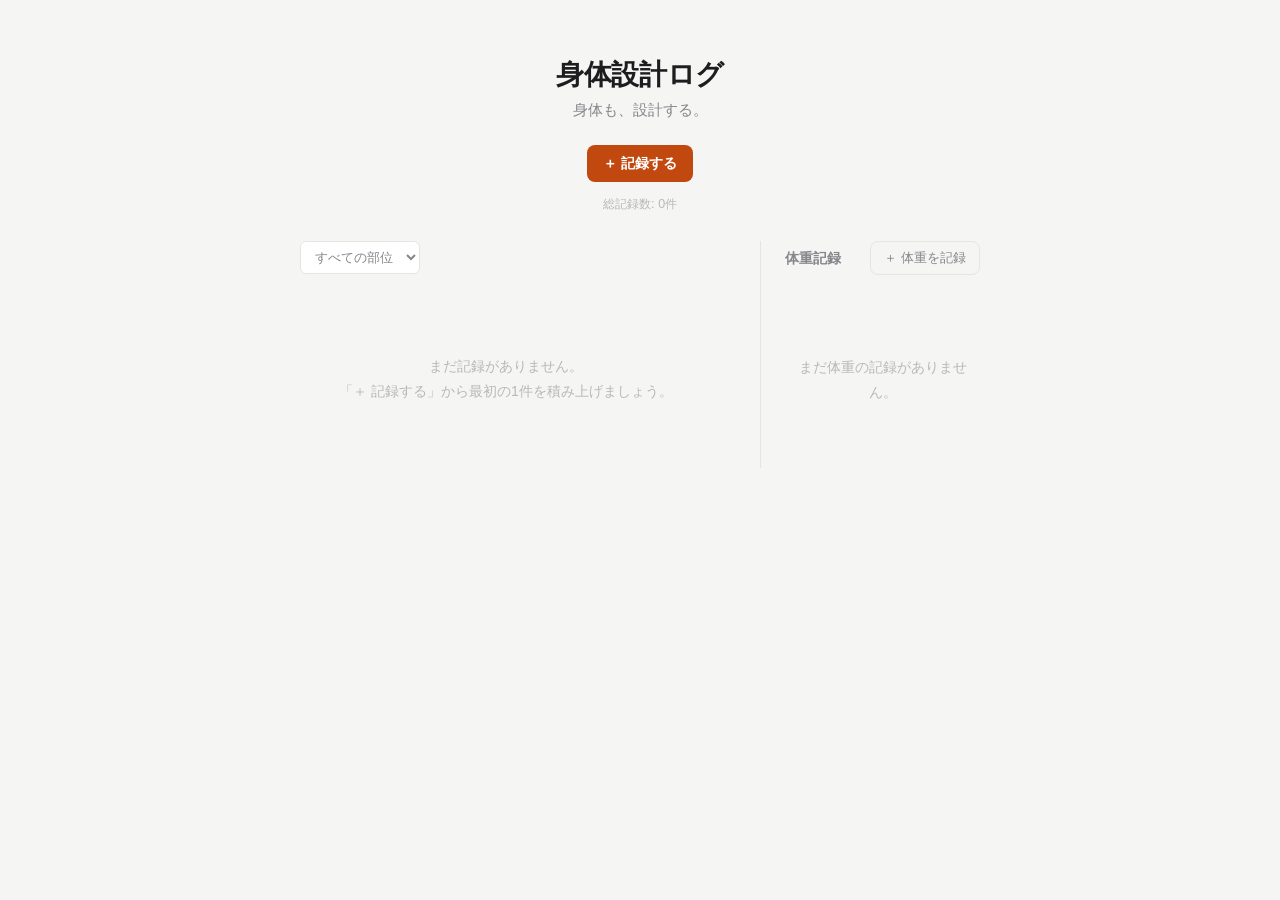
==== kintore-log/index.html @ ba22a22e "Add 身体設計ログ app (part-guided workout log with stacking record feed) Co-Authored-By: Claude Sonnet 5 <" ====
<!DOCTYPE html>
<html lang="ja">
<head>
<meta charset="UTF-8">
<meta name="viewport" content="width=device-width, initial-scale=1.0">
<title>身体設計ログ</title>
<link rel="icon" href="data:image/svg+xml,<svg xmlns='http://www.w3.org/2000/svg' viewBox='0 0 100 100'><text y='.9em' font-size='90'>📐</text></svg>">
<link rel="stylesheet" href="css/style.css">
</head>
<body>
<header class="app-header">
  <h1 class="app-title">身体設計ログ</h1>
  <p class="app-subcopy">身体も、設計する。</p>
  <button type="button" class="btn-primary btn-add" id="add-workout-btn">＋ 記録する</button>
  <p class="record-count" id="record-count">総記録数: 0件</p>
</header>

<main class="layout">
  <section class="panel-workouts">
    <div class="panel-head">
      <select id="part-filter" aria-label="部位で絞り込み">
        <option value="">すべての部位</option>
        <option value="胸">胸</option>
        <option value="背中">背中</option>
        <option value="肩">肩</option>
        <option value="腕">腕</option>
        <option value="脚">脚</option>
        <option value="腹筋">腹筋</option>
        <option value="その他">その他</option>
      </select>
    </div>
    <div class="workout-feed" id="workout-feed"></div>
  </section>

  <section class="panel-weight">
    <div class="panel-head">
      <h2 class="panel-title">体重記録</h2>
      <button type="button" class="btn-secondary" id="add-weight-btn">＋ 体重を記録</button>
    </div>
    <div class="weight-list" id="weight-list"></div>
  </section>
</main>

<!-- 記録 追加/編集 モーダル -->
<div class="modal-overlay" id="workout-modal-overlay" hidden>
  <div class="modal">
    <h3 id="workout-modal-title">記録する</h3>
    <form id="workout-form">
      <div class="form-row">
        <label for="workout-part-input">部位</label>
        <select id="workout-part-input" required>
          <option value="胸">胸</option>
          <option value="背中">背中</option>
          <option value="肩">肩</option>
          <option value="腕">腕</option>
          <option value="脚">脚</option>
          <option value="腹筋">腹筋</option>
          <option value="その他">その他</option>
        </select>
      </div>
      <div class="form-row">
        <label for="workout-exercise-input">種目</label>
        <input type="text" id="workout-exercise-input" list="exercise-options" placeholder="例：ベンチプレス" required autocomplete="off">
        <datalist id="exercise-options"></datalist>
        <p class="prev-record-hint" id="prev-record-hint" hidden></p>
      </div>
      <div class="form-row form-row-triple">
        <div class="triple-field">
          <label for="workout-weight-input">重量(kg)</label>
          <input type="number" id="workout-weight-input" step="0.5" min="0" required>
        </div>
        <div class="triple-field">
          <label for="workout-reps-input">回数</label>
          <input type="number" id="workout-reps-input" step="1" min="1" required>
        </div>
        <div class="triple-field">
          <label for="workout-sets-input">セット数</label>
          <input type="number" id="workout-sets-input" step="1" min="1" required>
        </div>
      </div>
      <div class="form-row">
        <label for="workout-date-input">日付</label>
        <input type="date" id="workout-date-input" required>
      </div>
      <div class="form-row form-row-block">
        <label for="workout-memo-input">メモ（任意）</label>
        <textarea id="workout-memo-input" rows="2"></textarea>
      </div>
      <div class="modal-actions">
        <button type="button" class="btn-danger" id="workout-delete-btn" hidden>削除</button>
        <div class="modal-actions-right">
          <button type="button" class="btn-secondary" id="workout-cancel-btn">キャンセル</button>
          <button type="submit" class="btn-primary">保存</button>
        </div>
      </div>
    </form>
  </div>
</div>

<!-- 体重 追加/編集 モーダル -->
<div class="modal-overlay" id="weight-modal-overlay" hidden>
  <div class="modal">
    <h3 id="weight-modal-title">体重を記録</h3>
    <form id="weight-form">
      <div class="form-row">
        <label for="weight-date-input">日付</label>
        <input type="date" id="weight-date-input" required>
      </div>
      <div class="form-row">
        <label for="weight-value-input">体重(kg)</label>
        <input type="number" id="weight-value-input" step="0.1" min="0" required>
      </div>
      <div class="modal-actions">
        <button type="button" class="btn-danger" id="weight-delete-btn" hidden>削除</button>
        <div class="modal-actions-right">
          <button type="button" class="btn-secondary" id="weight-cancel-btn">キャンセル</button>
          <button type="submit" class="btn-primary">保存</button>
        </div>
      </div>
    </form>
  </div>
</div>

<script src="js/app.js"></script>
</body>
</html>
---- kintore-log/css/style.css ----
:root {
  --bg: #f5f5f4;
  --surface: #ffffff;
  --text: #1d1d1f;
  --text-secondary: #86868b;
  --text-tertiary: #b8b8ba;
  --border: #e6e5e2;
  --accent: #c1490f;
  --accent-hover: #a53d0c;
  --danger: #c0392b;
  --tag-bg: #ececea;
}

* {
  box-sizing: border-box;
}

body {
  margin: 0;
  background: var(--bg);
  color: var(--text);
  font-family: -apple-system, BlinkMacSystemFont, "SF Pro Text", "Hiragino Sans", "Yu Gothic", sans-serif;
  -webkit-font-smoothing: antialiased;
}

/* --- ヘッダー --- */

.app-header {
  max-width: 640px;
  margin: 0 auto;
  padding: 56px 20px 28px;
  text-align: center;
}

.app-title {
  margin: 0;
  font-size: 1.75rem;
  font-weight: 700;
  letter-spacing: -0.01em;
}

.app-subcopy {
  margin: 6px 0 24px;
  font-size: 0.95rem;
  color: var(--text-secondary);
  font-weight: 400;
}

.btn-add {
  font-size: 1rem;
  padding: 13px 28px;
}

.record-count {
  margin: 14px 0 0;
  font-size: 0.78rem;
  color: var(--text-tertiary);
  letter-spacing: 0.01em;
}

/* --- レイアウト --- */

.layout {
  max-width: 720px;
  margin: 0 auto;
  padding: 0 20px 80px;
  display: grid;
  grid-template-columns: minmax(0, 1fr) 220px;
  gap: 48px;
  align-items: start;
}

.panel-workouts,
.panel-weight {
  min-width: 0;
}

.panel-weight {
  border-left: 1px solid var(--border);
  padding-left: 24px;
}

.panel-head {
  display: flex;
  align-items: center;
  gap: 10px;
  margin-bottom: 18px;
}

.panel-title {
  margin: 0;
  font-size: 0.9rem;
  font-weight: 600;
  color: var(--text-secondary);
  flex: 1;
}

#part-filter {
  padding: 7px 10px;
  border: 1px solid var(--border);
  border-radius: 6px;
  background: var(--surface);
  color: var(--text-secondary);
  font-size: 0.82rem;
}

button {
  font-family: inherit;
  cursor: pointer;
}

.btn-primary {
  background: var(--accent);
  color: #fff;
  border: none;
  border-radius: 8px;
  padding: 9px 16px;
  font-weight: 600;
  font-size: 0.9rem;
}

.btn-primary:hover {
  background: var(--accent-hover);
}

.btn-secondary {
  background: none;
  color: var(--text-secondary);
  border: 1px solid var(--border);
  border-radius: 8px;
  padding: 7px 13px;
  font-weight: 500;
  font-size: 0.82rem;
}

.btn-secondary:hover {
  background: var(--tag-bg);
  color: var(--text);
}

.btn-danger {
  background: none;
  color: var(--danger);
  border: 1px solid transparent;
  border-radius: 8px;
  padding: 9px 13px;
  font-weight: 500;
  font-size: 0.85rem;
}

.btn-danger:hover {
  background: rgba(192, 57, 43, 0.06);
}

/* --- 記録の積み上げフィード --- */

.workout-feed {
  display: flex;
  flex-direction: column;
}

.empty-state {
  color: var(--text-tertiary);
  text-align: center;
  padding: 48px 10px;
  font-size: 0.88rem;
  line-height: 1.8;
}

.date-group {
  border-top: 1px solid var(--border);
  padding: 22px 0;
}

.date-group:first-child {
  border-top: none;
  padding-top: 0;
}

.date-header {
  font-weight: 600;
  font-size: 0.92rem;
  margin-bottom: 12px;
  color: var(--text);
  letter-spacing: 0.01em;
}

.part-group {
  margin-bottom: 14px;
}

.part-group:last-child {
  margin-bottom: 0;
}

.part-label {
  display: inline-block;
  font-size: 0.72rem;
  font-weight: 600;
  color: var(--text-secondary);
  background: var(--tag-bg);
  border-radius: 5px;
  padding: 2px 8px;
  margin-bottom: 8px;
}

.exercise-row {
  display: flex;
  flex-wrap: wrap;
  align-items: baseline;
  gap: 3px 10px;
  padding: 5px 0;
}

.exercise-name {
  font-weight: 600;
  min-width: 130px;
  color: var(--text);
}

.exercise-detail {
  color: var(--text-secondary);
  font-size: 0.92rem;
}

.exercise-memo {
  color: var(--text-tertiary);
  font-size: 0.82rem;
  width: 100%;
}

/* --- 体重記録 --- */

.weight-list {
  display: flex;
  flex-direction: column;
}

.weight-row {
  display: flex;
  justify-content: space-between;
  padding: 8px 0;
  font-size: 0.88rem;
  border-bottom: 1px solid var(--border);
}

.weight-row:last-child {
  border-bottom: none;
}

.weight-date {
  color: var(--text-tertiary);
}

.weight-value {
  font-weight: 600;
  color: var(--text);
}

/* --- モーダル --- */

.modal-overlay {
  position: fixed;
  inset: 0;
  background: rgba(29, 29, 31, 0.35);
  display: flex;
  align-items: center;
  justify-content: center;
  padding: 20px;
  z-index: 100;
}

.modal-overlay[hidden] {
  display: none;
}

.modal {
  background: var(--surface);
  border-radius: 12px;
  padding: 24px;
  width: 100%;
  max-width: 380px;
  max-height: 90vh;
  overflow-y: auto;
  box-shadow: 0 12px 40px rgba(0, 0, 0, 0.12);
}

.modal h3 {
  margin: 0 0 18px;
  font-size: 1.05rem;
  font-weight: 600;
}

.form-row {
  display: flex;
  flex-direction: column;
  gap: 5px;
  margin-bottom: 14px;
  position: relative;
}

.form-row label {
  font-size: 0.78rem;
  font-weight: 500;
  color: var(--text-secondary);
}

.form-row input,
.form-row select,
.form-row textarea {
  padding: 8px 10px;
  border: 1px solid var(--border);
  border-radius: 7px;
  font-size: 0.92rem;
  font-family: inherit;
  color: var(--text);
  background: var(--surface);
}

.form-row input:focus,
.form-row select:focus,
.form-row textarea:focus {
  outline: none;
  border-color: var(--accent);
}

.form-row textarea {
  resize: vertical;
}

.prev-record-hint {
  margin: 2px 0 0;
  font-size: 0.78rem;
  color: var(--text-tertiary);
}

.form-row-triple {
  flex-direction: row;
  gap: 10px;
}

.triple-field {
  flex: 1;
  display: flex;
  flex-direction: column;
  gap: 5px;
  min-width: 0;
}

.modal-actions {
  display: flex;
  justify-content: space-between;
  align-items: center;
  margin-top: 8px;
}

.modal-actions-right {
  display: flex;
  gap: 8px;
  margin-left: auto;
}

@media (max-width: 768px) {
  .layout {
    grid-template-columns: 1fr;
    gap: 40px;
  }

  .panel-weight {
    border-left: none;
    padding-left: 0;
    border-top: 1px solid var(--border);
    padding-top: 24px;
  }

  .exercise-name {
    min-width: 0;
  }
}
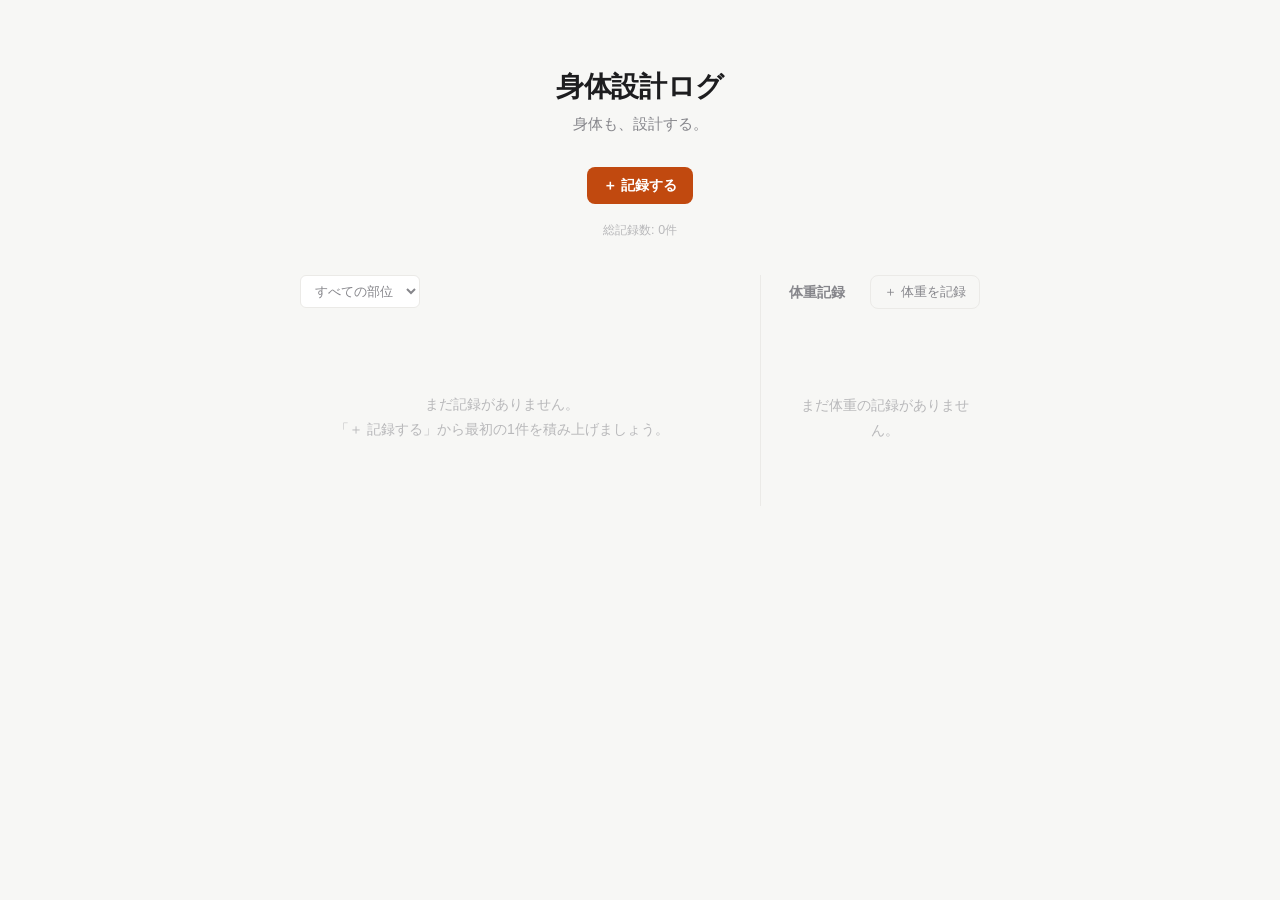
==== commit f6d8d211: "Replace native datalist with custom dropdown for exercise suggestions Native <datalist> popups could" ====
--- a/kintore-log/index.html
+++ b/kintore-log/index.html
@@ -60,8 +60,8 @@
       </div>
       <div class="form-row">
         <label for="workout-exercise-input">種目</label>
-        <input type="text" id="workout-exercise-input" list="exercise-options" placeholder="例：ベンチプレス" required autocomplete="off">
-        <datalist id="exercise-options"></datalist>
+        <input type="text" id="workout-exercise-input" placeholder="例：ベンチプレス" required autocomplete="off">
+        <div class="exercise-suggestions" id="exercise-suggestions" hidden></div>
         <p class="prev-record-hint" id="prev-record-hint" hidden></p>
       </div>
       <div class="form-row form-row-triple">
--- a/kintore-log/css/style.css
+++ b/kintore-log/css/style.css
@@ -1,14 +1,14 @@
 :root {
-  --bg: #f5f5f4;
+  --bg: #f7f7f5;
   --surface: #ffffff;
   --text: #1d1d1f;
   --text-secondary: #86868b;
   --text-tertiary: #b8b8ba;
-  --border: #e6e5e2;
+  --border: #ebeae7;
   --accent: #c1490f;
   --accent-hover: #a53d0c;
   --danger: #c0392b;
-  --tag-bg: #ececea;
+  --tag-bg: #f0efec;
 }
 
 * {
@@ -28,7 +28,7 @@
 .app-header {
   max-width: 640px;
   margin: 0 auto;
-  padding: 56px 20px 28px;
+  padding: 68px 20px 36px;
   text-align: center;
 }
 
@@ -40,7 +40,7 @@
 }
 
 .app-subcopy {
-  margin: 6px 0 24px;
+  margin: 8px 0 32px;
   font-size: 0.95rem;
   color: var(--text-secondary);
   font-weight: 400;
@@ -52,7 +52,7 @@
 }
 
 .record-count {
-  margin: 14px 0 0;
+  margin: 18px 0 0;
   font-size: 0.78rem;
   color: var(--text-tertiary);
   letter-spacing: 0.01em;
@@ -63,10 +63,10 @@
 .layout {
   max-width: 720px;
   margin: 0 auto;
-  padding: 0 20px 80px;
+  padding: 0 20px 96px;
   display: grid;
   grid-template-columns: minmax(0, 1fr) 220px;
-  gap: 48px;
+  gap: 56px;
   align-items: start;
 }
 
@@ -77,14 +77,14 @@
 
 .panel-weight {
   border-left: 1px solid var(--border);
-  padding-left: 24px;
+  padding-left: 28px;
 }
 
 .panel-head {
   display: flex;
   align-items: center;
   gap: 10px;
-  margin-bottom: 18px;
+  margin-bottom: 22px;
 }
 
 .panel-title {
@@ -169,7 +169,7 @@
 
 .date-group {
   border-top: 1px solid var(--border);
-  padding: 22px 0;
+  padding: 28px 0;
 }
 
 .date-group:first-child {
@@ -180,13 +180,13 @@
 .date-header {
   font-weight: 600;
   font-size: 0.92rem;
-  margin-bottom: 12px;
+  margin-bottom: 16px;
   color: var(--text);
   letter-spacing: 0.01em;
 }
 
 .part-group {
-  margin-bottom: 14px;
+  margin-bottom: 18px;
 }
 
 .part-group:last-child {
@@ -208,8 +208,8 @@
   display: flex;
   flex-wrap: wrap;
   align-items: baseline;
-  gap: 3px 10px;
-  padding: 5px 0;
+  gap: 4px 12px;
+  padding: 7px 0;
 }
 
 .exercise-name {
@@ -239,7 +239,7 @@
 .weight-row {
   display: flex;
   justify-content: space-between;
-  padding: 8px 0;
+  padding: 10px 0;
   font-size: 0.88rem;
   border-bottom: 1px solid var(--border);
 }
@@ -276,17 +276,17 @@
 
 .modal {
   background: var(--surface);
-  border-radius: 12px;
-  padding: 24px;
+  border-radius: 10px;
+  padding: 28px;
   width: 100%;
   max-width: 380px;
   max-height: 90vh;
   overflow-y: auto;
-  box-shadow: 0 12px 40px rgba(0, 0, 0, 0.12);
+  box-shadow: 0 8px 30px rgba(0, 0, 0, 0.08);
 }
 
 .modal h3 {
-  margin: 0 0 18px;
+  margin: 0 0 22px;
   font-size: 1.05rem;
   font-weight: 600;
 }
@@ -294,8 +294,8 @@
 .form-row {
   display: flex;
   flex-direction: column;
-  gap: 5px;
-  margin-bottom: 14px;
+  gap: 6px;
+  margin-bottom: 16px;
   position: relative;
 }
 
@@ -329,9 +329,36 @@
 }
 
 .prev-record-hint {
-  margin: 2px 0 0;
+  margin: 4px 0 0;
   font-size: 0.78rem;
   color: var(--text-tertiary);
+}
+
+.exercise-suggestions {
+  position: absolute;
+  top: 100%;
+  left: 0;
+  right: 0;
+  margin-top: 4px;
+  background: var(--surface);
+  border: 1px solid var(--border);
+  border-radius: 7px;
+  box-shadow: 0 8px 20px rgba(0, 0, 0, 0.08);
+  max-height: 180px;
+  overflow-y: auto;
+  z-index: 10;
+}
+
+.exercise-suggestion-item {
+  padding: 8px 10px;
+  font-size: 0.9rem;
+  color: var(--text);
+  cursor: pointer;
+}
+
+.exercise-suggestion-item:hover,
+.exercise-suggestion-item.is-active {
+  background: var(--tag-bg);
 }
 
 .form-row-triple {
@@ -351,7 +378,7 @@
   display: flex;
   justify-content: space-between;
   align-items: center;
-  margin-top: 8px;
+  margin-top: 12px;
 }
 
 .modal-actions-right {
@@ -363,14 +390,14 @@
 @media (max-width: 768px) {
   .layout {
     grid-template-columns: 1fr;
-    gap: 40px;
+    gap: 48px;
   }
 
   .panel-weight {
     border-left: none;
     padding-left: 0;
     border-top: 1px solid var(--border);
-    padding-top: 24px;
+    padding-top: 28px;
   }
 
   .exercise-name {
